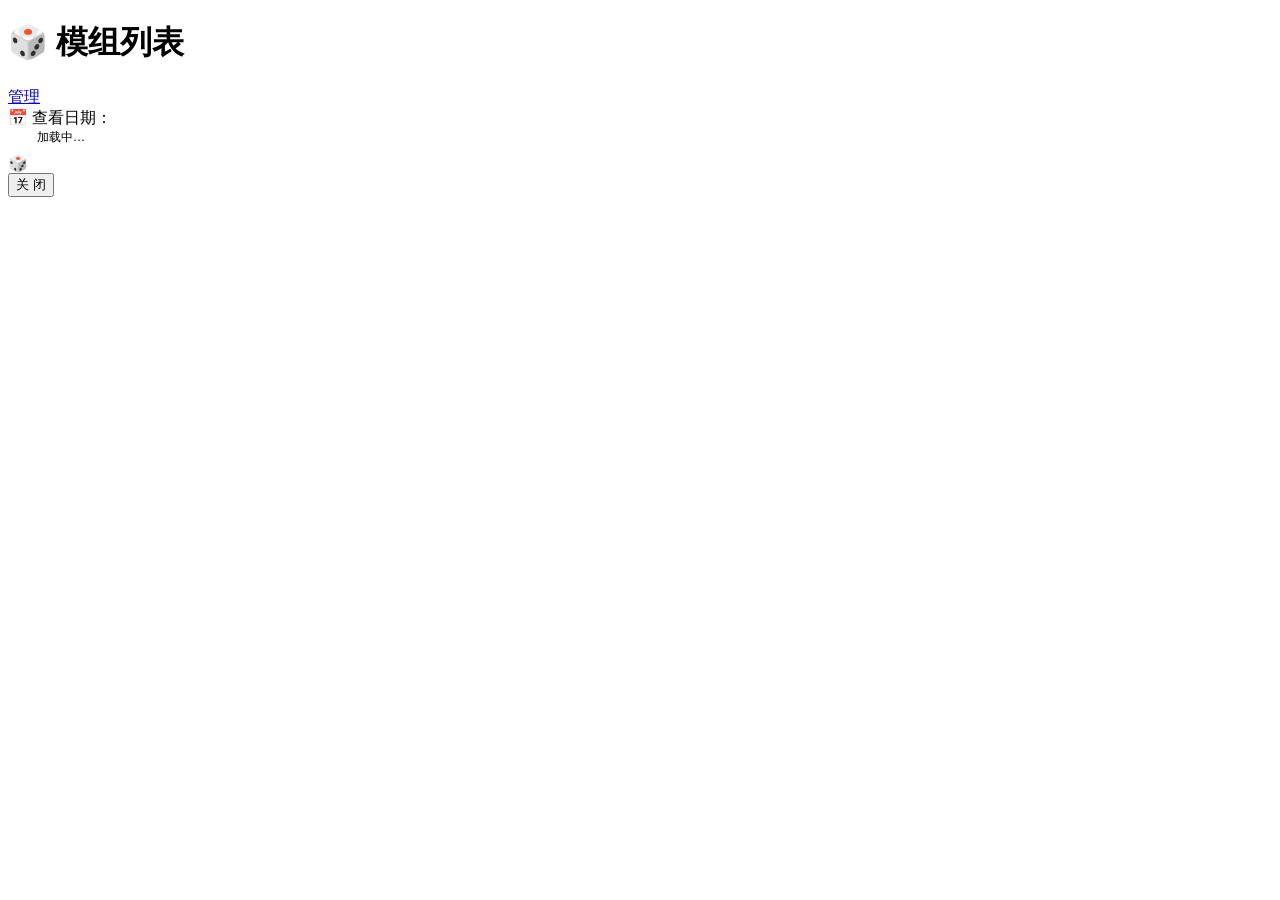
==== index.html @ 28d69a1e "Add index.html" ====
<!DOCTYPE html>
<html lang="zh-CN">
<head>
  <meta charset="UTF-8">
  <meta name="viewport" content="width=device-width, initial-scale=1.0, viewport-fit=cover, user-scalable=no, maximum-scale=1.0">
  <meta name="theme-color" content="#0f0f1a">
  <meta name="apple-mobile-web-app-capable" content="yes">
  <meta name="apple-mobile-web-app-status-bar-style" content="black-translucent">
  <title>今日模组 - 跑团店</title>
  <link rel="manifest" href="manifest.json">
  <link rel="stylesheet" href="style.css">
  <link rel="icon" href="data:image/svg+xml,<svg xmlns='http://www.w3.org/2000/svg' viewBox='0 0 100 100'><text y='.9em' font-size='90'>🎲</text></svg>">
</head>
<body>

  <!-- 顶部栏 -->
  <header class="top-bar">
    <h1>🎲 模组列表</h1>
    <a href="admin.html" class="badge-admin secondary">管理</a>
  </header>

  <!-- 分类筛选 -->
  <div class="category-bar" id="category-bar"></div>

  <!-- 日期选择 -->
  <div class="date-picker-bar" id="date-picker-bar">
    <span class="date-label">📅 查看日期：</span>
  </div>

  <!-- 统计摘要 -->
  <div style="padding:0 16px 8px; display:flex; align-items:center; gap:8px;">
    <div id="stat-today" style="font-size:12px; color:var(--text2); display:flex; align-items:center; gap:5px;">
      <span id="stat-dot" style="display:inline-block; width:8px; height:8px; border-radius:50%; background:var(--green);"></span>
      加载中…
    </div>
    <div style="flex:1; height:1px; background:var(--border);"></div>
  </div>

  <!-- 模组网格 -->
  <div id="module-grid" class="module-grid"></div>

  <div class="safe-bottom"></div>

  <!-- 模组详情弹窗 -->
  <div class="detail-modal" id="detail-modal">
    <div class="detail-card">
      <div class="detail-cover" id="detail-cover">
        <span class="cover-placeholder" id="detail-cover-placeholder">🎲</span>
      </div>
      <div class="detail-body">
        <div class="detail-name" id="detail-name"></div>
        <div class="detail-meta" id="detail-meta"></div>
        <div class="detail-intro" id="detail-intro"></div>
        <div class="detail-unavailable" id="detail-unavailable" style="display:none;"></div>
        <button class="detail-close" onclick="closeDetail()">关 闭</button>
      </div>
    </div>
  </div>

  <!-- Toast -->
  <div class="toast" id="toast"></div>

  <script src="data.js"></script>
  <script src="player.js"></script>
  <script>
    if ('serviceWorker' in navigator) {
      navigator.serviceWorker.register('sw.js');
    }
  </script>
</body>
</html>
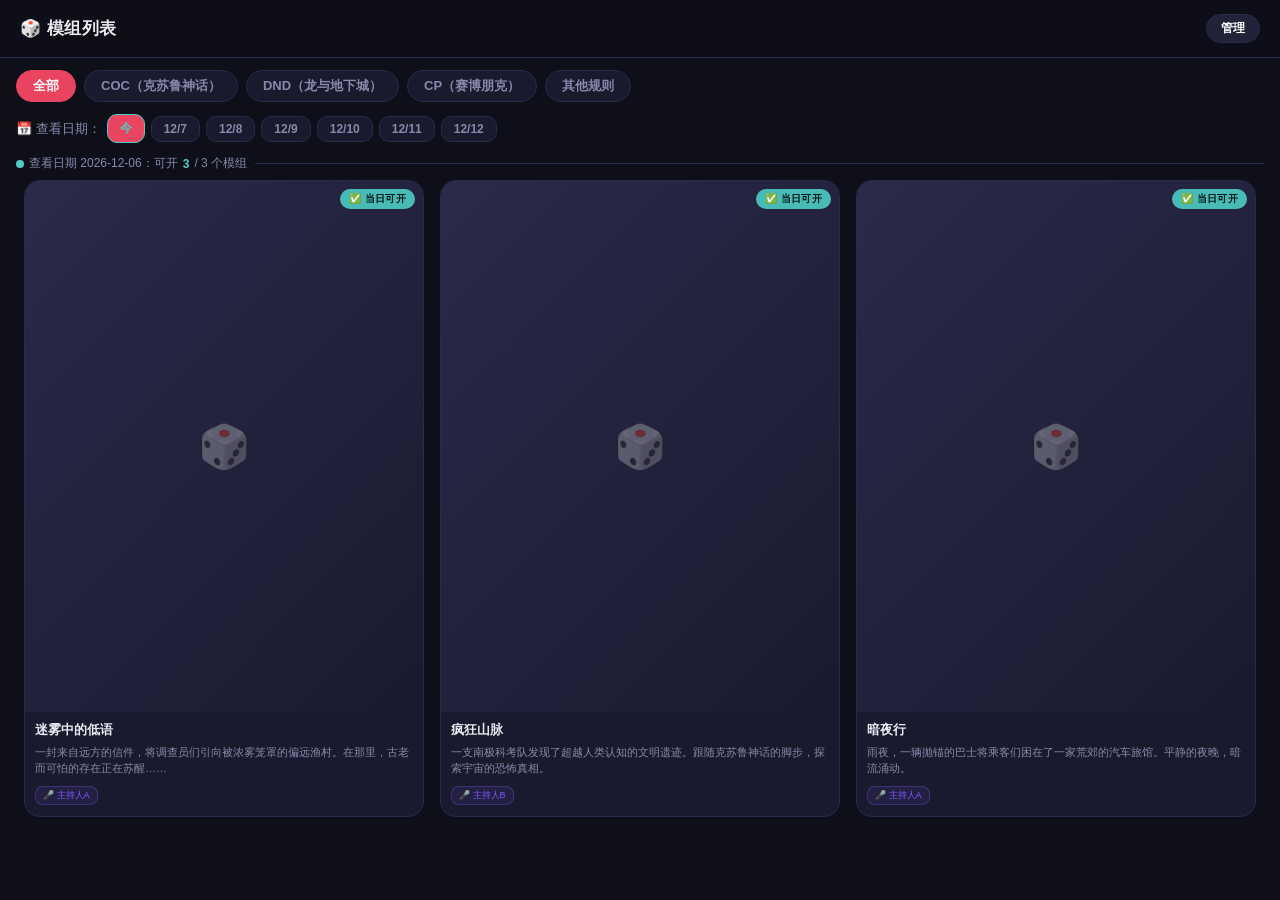
==== commit d50eb4e2: "v3: subcategories + multi-host + announcements + detail scroll" ====
--- a/index.html
+++ b/index.html
@@ -21,6 +21,9 @@
 
   <!-- 分类筛选 -->
   <div class="category-bar" id="category-bar"></div>
+
+  <!-- 小分类筛选（由JS动态生成） -->
+  <div id="subcategory-container"></div>
 
   <!-- 日期选择 -->
   <div class="date-picker-bar" id="date-picker-bar">
--- a/style.css
+++ b/style.css
@@ -0,0 +1,1428 @@
+/* ==================== 全局样式 ==================== */
+*, *::before, *::after {
+  box-sizing: border-box;
+  margin: 0;
+  padding: 0;
+}
+
+:root {
+  --bg: #0f0f1a;
+  --card: #1a1a2e;
+  --card2: #22223a;
+  --accent: #e94560;
+  --accent2: #ff6b81;
+  --text: #e8e8f0;
+  --text2: #8888aa;
+  --unavailable: #555577;
+  --green: #4ecdc4;
+  --yellow: #ffe66d;
+  --border: #2a2a4a;
+  --host-badge: #7c5cfc;
+}
+
+body {
+  background: var(--bg);
+  color: var(--text);
+  font-family: -apple-system, BlinkMacSystemFont, 'PingFang SC', 'Hiragino Sans GB', 'Microsoft YaHei', sans-serif;
+  min-height: 100vh;
+  -webkit-tap-highlight-color: transparent;
+}
+
+/* ==================== 顶部导航 ==================== */
+.top-bar {
+  position: sticky;
+  top: 0;
+  z-index: 100;
+  background: rgba(15, 15, 26, 0.95);
+  backdrop-filter: blur(12px);
+  -webkit-backdrop-filter: blur(12px);
+  padding: 14px 20px;
+  display: flex;
+  align-items: center;
+  justify-content: space-between;
+  border-bottom: 1px solid var(--border);
+}
+
+.top-bar h1 {
+  font-size: 17px;
+  font-weight: 700;
+  color: var(--text);
+  letter-spacing: 0.5px;
+}
+
+.top-bar .badge-admin {
+  font-size: 12px;
+  padding: 5px 14px;
+  background: var(--accent);
+  color: #fff;
+  border-radius: 20px;
+  text-decoration: none;
+  font-weight: 600;
+  transition: all 0.2s;
+  border: none;
+  cursor: pointer;
+  font-family: inherit;
+}
+
+.top-bar .badge-admin.secondary {
+  background: var(--card2);
+  border: 1px solid var(--border);
+}
+
+.top-bar .badge-admin:active {
+  transform: scale(0.95);
+  opacity: 0.8;
+}
+
+/* ==================== 分类筛选栏 ==================== */
+.category-bar {
+  display: flex;
+  gap: 8px;
+  padding: 12px 16px;
+  overflow-x: auto;
+  -webkit-overflow-scrolling: touch;
+  scrollbar-width: none;
+}
+
+.category-bar::-webkit-scrollbar { display: none; }
+
+.cat-chip {
+  flex-shrink: 0;
+  padding: 6px 16px;
+  border-radius: 20px;
+  font-size: 13px;
+  font-weight: 600;
+  background: var(--card);
+  color: var(--text2);
+  border: 1px solid var(--border);
+  cursor: pointer;
+  transition: all 0.2s;
+  white-space: nowrap;
+  font-family: inherit;
+}
+
+.cat-chip.active {
+  background: var(--accent);
+  color: #fff;
+  border-color: var(--accent);
+}
+
+/* ==================== 日期选择器 ==================== */
+.date-picker-bar {
+  display: flex;
+  align-items: center;
+  gap: 6px;
+  padding: 0 16px 12px;
+}
+
+.date-label {
+  font-size: 13px;
+  color: var(--text2);
+  white-space: nowrap;
+}
+
+.date-btn {
+  flex-shrink: 0;
+  padding: 5px 12px;
+  border-radius: 10px;
+  font-size: 12px;
+  font-weight: 600;
+  background: var(--card);
+  color: var(--text2);
+  border: 1px solid var(--border);
+  cursor: pointer;
+  transition: all 0.2s;
+  font-family: inherit;
+}
+
+.date-btn.active {
+  background: var(--accent);
+  color: #fff;
+  border-color: var(--accent);
+}
+
+.date-btn.today {
+  border-color: var(--green);
+  color: var(--green);
+}
+
+/* ==================== 模组网格 ==================== */
+.module-grid {
+  padding: 0 16px 16px;
+  display: grid;
+  grid-template-columns: repeat(2, 1fr);
+  gap: 14px;
+}
+
+.module-card {
+  background: var(--card);
+  border-radius: 16px;
+  overflow: hidden;
+  border: 1px solid var(--border);
+  transition: all 0.25s;
+  display: flex;
+  flex-direction: column;
+  position: relative;
+}
+
+.module-card:active {
+  transform: scale(0.97);
+}
+
+.module-card.unavailable-selected {
+  opacity: 0.5;
+}
+
+/* 封面 3:4 */
+.card-cover {
+  width: 100%;
+  aspect-ratio: 3 / 4;
+  background: linear-gradient(135deg, #2a2a4a 0%, #1a1a2e 100%);
+  display: flex;
+  align-items: center;
+  justify-content: center;
+  overflow: hidden;
+  position: relative;
+}
+
+.card-cover img {
+  width: 100%;
+  height: 100%;
+  object-fit: cover;
+  display: block;
+}
+
+.card-cover .cover-placeholder {
+  font-size: 42px;
+  opacity: 0.3;
+}
+
+/* 状态标签 */
+.status-badge {
+  position: absolute;
+  top: 8px;
+  right: 8px;
+  padding: 3px 9px;
+  border-radius: 16px;
+  font-size: 10px;
+  font-weight: 700;
+  letter-spacing: 0.3px;
+  backdrop-filter: blur(6px);
+}
+
+.status-badge.available {
+  background: rgba(78, 205, 196, 0.9);
+  color: #0a1a18;
+}
+
+.status-badge.unavailable {
+  background: rgba(85, 85, 119, 0.9);
+  color: #ccc;
+}
+
+/* 不可用日期提示 */
+.unavailable-dates {
+  padding: 6px 10px;
+  background: rgba(233, 69, 96, 0.08);
+  border-top: 1px solid rgba(233, 69, 96, 0.15);
+  font-size: 10px;
+  color: var(--accent2);
+  line-height: 1.5;
+}
+
+/* 卡片内容 */
+.card-body {
+  padding: 9px 10px 11px;
+  display: flex;
+  flex-direction: column;
+  gap: 5px;
+  flex: 1;
+}
+
+.card-name {
+  font-size: 13px;
+  font-weight: 700;
+  color: var(--text);
+  line-height: 1.4;
+  display: -webkit-box;
+  -webkit-line-clamp: 2;
+  -webkit-box-orient: vertical;
+  overflow: hidden;
+}
+
+.card-intro {
+  font-size: 11px;
+  color: var(--text2);
+  line-height: 1.5;
+  display: -webkit-box;
+  -webkit-line-clamp: 2;
+  -webkit-box-orient: vertical;
+  overflow: hidden;
+}
+
+.card-tags {
+  display: flex;
+  flex-wrap: wrap;
+  gap: 4px;
+  margin-top: auto;
+  padding-top: 4px;
+}
+
+.tag {
+  font-size: 9px;
+  padding: 2px 7px;
+  background: var(--card2);
+  color: var(--text2);
+  border-radius: 8px;
+  border: 1px solid var(--border);
+}
+
+/* ==================== 空状态 ==================== */
+.empty-state {
+  text-align: center;
+  padding: 50px 20px;
+  color: var(--text2);
+  grid-column: 1 / -1;
+}
+
+.empty-state .icon {
+  font-size: 56px;
+  opacity: 0.3;
+  margin-bottom: 14px;
+}
+
+.empty-state h3 {
+  font-size: 15px;
+  margin-bottom: 8px;
+  color: var(--text);
+}
+
+.empty-state p {
+  font-size: 12px;
+  line-height: 1.7;
+}
+
+/* ==================== 底部安全区 ==================== */
+.safe-bottom {
+  height: max(env(safe-area-inset-bottom), 20px);
+  grid-column: 1 / -1;
+}
+
+/* ==================== 玩家端详情弹窗 ==================== */
+.detail-modal {
+  display: none;
+  position: fixed;
+  inset: 0;
+  z-index: 300;
+  background: rgba(0,0,0,0.75);
+  backdrop-filter: blur(6px);
+  align-items: center;
+  justify-content: center;
+  padding: 20px;
+}
+
+.detail-modal.show {
+  display: flex;
+}
+
+.detail-card {
+  width: 100%;
+  max-width: 400px;
+  max-height: 85vh;
+  overflow-y: auto;
+  background: var(--card);
+  border-radius: 20px;
+  overflow: hidden;
+  border: 1px solid var(--border);
+}
+
+.detail-cover {
+  width: 100%;
+  aspect-ratio: 3 / 4;
+  background: var(--card2);
+  display: flex;
+  align-items: center;
+  justify-content: center;
+  overflow: hidden;
+}
+
+.detail-cover img {
+  width: 100%;
+  height: 100%;
+  object-fit: cover;
+}
+
+.detail-cover .cover-placeholder {
+  font-size: 64px;
+  opacity: 0.3;
+}
+
+.detail-body {
+  padding: 18px;
+}
+
+.detail-name {
+  font-size: 20px;
+  font-weight: 800;
+  color: var(--text);
+  margin-bottom: 10px;
+}
+
+.detail-meta {
+  display: flex;
+  flex-wrap: wrap;
+  gap: 6px;
+  margin-bottom: 14px;
+}
+
+.detail-intro {
+  font-size: 14px;
+  color: var(--text2);
+  line-height: 1.8;
+  margin-bottom: 14px;
+  max-height: 35vh;
+  overflow-y: auto;
+  padding-right: 4px;
+}
+
+.detail-unavailable {
+  background: rgba(233, 69, 96, 0.1);
+  border: 1px solid rgba(233, 69, 96, 0.2);
+  border-radius: 12px;
+  padding: 12px 14px;
+  margin-bottom: 14px;
+}
+
+.detail-unavailable h4 {
+  font-size: 13px;
+  color: var(--accent2);
+  margin-bottom: 6px;
+}
+
+.detail-unavailable .date-tag {
+  display: inline-block;
+  padding: 2px 8px;
+  background: rgba(233, 69, 96, 0.15);
+  color: var(--accent2);
+  border-radius: 6px;
+  font-size: 11px;
+  margin: 2px;
+}
+
+.detail-close {
+  width: 100%;
+  padding: 12px;
+  background: var(--card2);
+  border: 1px solid var(--border);
+  border-radius: 12px;
+  color: var(--text);
+  font-size: 14px;
+  font-weight: 600;
+  cursor: pointer;
+  font-family: inherit;
+}
+
+/* ==================== 管理端样式 ==================== */
+.admin-header {
+  background: linear-gradient(135deg, #1a1a2e 0%, #16213e 100%);
+  padding: 24px 20px 20px;
+  border-bottom: 1px solid var(--border);
+}
+
+.admin-header h1 {
+  font-size: 22px;
+  font-weight: 800;
+  color: var(--text);
+  margin-bottom: 4px;
+}
+
+.admin-header p {
+  font-size: 13px;
+  color: var(--text2);
+}
+
+.admin-section {
+  padding: 16px;
+}
+
+.admin-section-title {
+  font-size: 13px;
+  font-weight: 700;
+  color: var(--text2);
+  text-transform: uppercase;
+  letter-spacing: 1px;
+  margin-bottom: 12px;
+  display: flex;
+  align-items: center;
+  gap: 8px;
+}
+
+/* Tab 切换 */
+.tabs {
+  display: flex;
+  background: var(--card);
+  border-radius: 12px;
+  padding: 4px;
+  margin-bottom: 16px;
+  border: 1px solid var(--border);
+  overflow-x: auto;
+}
+
+.tab {
+  flex: 1;
+  min-width: 0;
+  padding: 9px 4px;
+  text-align: center;
+  border-radius: 9px;
+  font-size: 12px;
+  font-weight: 600;
+  cursor: pointer;
+  color: var(--text2);
+  transition: all 0.2s;
+  border: none;
+  background: transparent;
+  font-family: inherit;
+  white-space: nowrap;
+}
+
+.tab.active {
+  background: var(--accent);
+  color: #fff;
+}
+
+.tab-content {
+  display: none;
+}
+
+.tab-content.active {
+  display: block;
+}
+
+/* 表单 */
+.form-group {
+  margin-bottom: 16px;
+}
+
+.form-label {
+  display: block;
+  font-size: 13px;
+  font-weight: 600;
+  color: var(--text2);
+  margin-bottom: 8px;
+}
+
+.form-input,
+.form-textarea,
+.form-select {
+  width: 100%;
+  background: var(--card);
+  border: 1px solid var(--border);
+  border-radius: 12px;
+  padding: 11px 14px;
+  color: var(--text);
+  font-size: 14px;
+  outline: none;
+  transition: border-color 0.2s;
+  font-family: inherit;
+}
+
+.form-input:focus,
+.form-textarea:focus,
+.form-select:focus {
+  border-color: var(--accent);
+}
+
+.form-textarea {
+  resize: vertical;
+  min-height: 72px;
+  line-height: 1.6;
+}
+
+.form-input::placeholder,
+.form-textarea::placeholder {
+  color: var(--text2);
+  opacity: 0.5;
+}
+
+.form-select {
+  appearance: none;
+  background-image: url("data:image/svg+xml,%3Csvg xmlns='http://www.w3.org/2000/svg' width='12' height='8'%3E%3Cpath d='M1 1l5 5 5-5' stroke='%238888aa' stroke-width='2' fill='none'/%3E%3C/svg%3E");
+  background-repeat: no-repeat;
+  background-position: right 14px center;
+  padding-right: 36px;
+}
+
+/* 图片上传 3:4 预览 */
+.cover-upload {
+  display: flex;
+  flex-direction: column;
+  align-items: center;
+  justify-content: center;
+  gap: 8px;
+  border: 2px dashed var(--border);
+  border-radius: 12px;
+  padding: 20px;
+  cursor: pointer;
+  transition: all 0.2s;
+  text-align: center;
+  aspect-ratio: 3 / 4;
+  max-height: 220px;
+}
+
+.cover-upload:active,
+.cover-upload:hover {
+  border-color: var(--accent);
+  background: rgba(233, 69, 96, 0.05);
+}
+
+.cover-upload .upload-icon {
+  font-size: 32px;
+  opacity: 0.5;
+}
+
+.cover-upload .upload-text {
+  font-size: 13px;
+  color: var(--text2);
+}
+
+.cover-upload .upload-hint {
+  font-size: 11px;
+  color: var(--text2);
+  opacity: 0.6;
+}
+
+.cover-preview {
+  position: relative;
+  border-radius: 12px;
+  overflow: hidden;
+  border: 1px solid var(--border);
+  aspect-ratio: 3 / 4;
+  max-height: 220px;
+}
+
+.cover-preview img {
+  width: 100%;
+  height: 100%;
+  object-fit: cover;
+  display: block;
+}
+
+.cover-preview .remove-cover {
+  position: absolute;
+  top: 8px;
+  right: 8px;
+  width: 28px;
+  height: 28px;
+  background: rgba(0,0,0,0.7);
+  border-radius: 50%;
+  display: flex;
+  align-items: center;
+  justify-content: center;
+  cursor: pointer;
+  font-size: 14px;
+  color: #fff;
+  border: none;
+}
+
+/* 按钮 */
+.btn {
+  display: block;
+  width: 100%;
+  padding: 13px;
+  border-radius: 12px;
+  font-size: 14px;
+  font-weight: 700;
+  border: none;
+  cursor: pointer;
+  transition: all 0.2s;
+  font-family: inherit;
+  text-align: center;
+  text-decoration: none;
+  line-height: 1.4;
+}
+
+.btn:active {
+  transform: scale(0.97);
+}
+
+.btn-primary {
+  background: var(--accent);
+  color: #fff;
+}
+
+.btn-primary:active {
+  background: #d03050;
+}
+
+.btn-secondary {
+  background: var(--card2);
+  color: var(--text);
+  border: 1px solid var(--border);
+}
+
+.btn-ghost {
+  background: transparent;
+  color: var(--text2);
+  font-size: 13px;
+  padding: 8px;
+  width: auto;
+  display: inline;
+}
+
+.btn-danger {
+  background: rgba(233, 69, 96, 0.15);
+  color: var(--accent);
+  border: 1px solid rgba(233, 69, 96, 0.3);
+}
+
+.btn-success {
+  background: var(--green);
+  color: #0a1a18;
+}
+
+.btn-group {
+  display: flex;
+  gap: 10px;
+  margin-top: 10px;
+}
+
+.btn-group .btn {
+  flex: 1;
+}
+
+/* 小按钮 */
+.btn-sm {
+  padding: 7px 14px;
+  font-size: 12px;
+  width: auto;
+  display: inline-block;
+}
+
+/* 日历 */
+.calendar {
+  background: var(--card);
+  border-radius: 14px;
+  padding: 14px;
+  border: 1px solid var(--border);
+  margin-bottom: 12px;
+}
+
+.calendar-header {
+  display: flex;
+  align-items: center;
+  justify-content: space-between;
+  margin-bottom: 12px;
+}
+
+.calendar-header .month-label {
+  font-size: 15px;
+  font-weight: 700;
+  color: var(--text);
+}
+
+.calendar-header button {
+  width: 32px;
+  height: 32px;
+  border-radius: 8px;
+  background: var(--card2);
+  border: 1px solid var(--border);
+  color: var(--text);
+  font-size: 16px;
+  cursor: pointer;
+  display: flex;
+  align-items: center;
+  justify-content: center;
+  font-family: inherit;
+}
+
+.calendar-grid {
+  display: grid;
+  grid-template-columns: repeat(7, 1fr);
+  gap: 4px;
+  text-align: center;
+}
+
+.calendar-grid .day-name {
+  font-size: 10px;
+  color: var(--text2);
+  padding: 4px 0;
+  font-weight: 600;
+}
+
+.calendar-grid .day-cell {
+  aspect-ratio: 1;
+  display: flex;
+  align-items: center;
+  justify-content: center;
+  border-radius: 8px;
+  font-size: 12px;
+  font-weight: 600;
+  cursor: pointer;
+  transition: all 0.15s;
+  color: var(--text);
+  border: 1px solid transparent;
+}
+
+.calendar-grid .day-cell.today {
+  border-color: var(--green);
+  color: var(--green);
+}
+
+.calendar-grid .day-cell.booked {
+  background: rgba(233, 69, 96, 0.2);
+  color: var(--accent2);
+  border-color: rgba(233, 69, 96, 0.3);
+}
+
+.calendar-grid .day-cell.selected {
+  background: var(--accent);
+  color: #fff;
+  border-color: var(--accent);
+}
+
+.calendar-grid .day-cell:active {
+  transform: scale(0.9);
+}
+
+.calendar-grid .day-cell.empty {
+  cursor: default;
+}
+
+.calendar-legend {
+  display: flex;
+  gap: 14px;
+  justify-content: center;
+  margin-top: 10px;
+  font-size: 11px;
+  color: var(--text2);
+}
+
+.calendar-legend span::before {
+  content: '';
+  display: inline-block;
+  width: 10px;
+  height: 10px;
+  border-radius: 3px;
+  margin-right: 4px;
+  vertical-align: middle;
+}
+
+.calendar-legend .legend-today::before { background: var(--green); }
+.calendar-legend .legend-booked::before { background: rgba(233,69,96,0.3); border:1px solid rgba(233,69,96,0.5); }
+.calendar-legend .legend-selected::before { background: var(--accent); }
+
+/* 列表项 */
+.list-item {
+  background: var(--card);
+  border-radius: 14px;
+  padding: 14px;
+  margin-bottom: 10px;
+  border: 1px solid var(--border);
+  display: flex;
+  gap: 12px;
+  align-items: center;
+}
+
+.list-item-thumb {
+  width: 56px;
+  height: 42px;
+  border-radius: 8px;
+  background: var(--card2);
+  overflow: hidden;
+  flex-shrink: 0;
+  display: flex;
+  align-items: center;
+  justify-content: center;
+  font-size: 18px;
+  opacity: 0.4;
+}
+
+.list-item-thumb img {
+  width: 100%;
+  height: 100%;
+  object-fit: cover;
+}
+
+.list-item-info {
+  flex: 1;
+  min-width: 0;
+}
+
+.list-item-name {
+  font-size: 14px;
+  font-weight: 600;
+  color: var(--text);
+  white-space: nowrap;
+  overflow: hidden;
+  text-overflow: ellipsis;
+}
+
+.list-item-meta {
+  font-size: 11px;
+  color: var(--text2);
+  margin-top: 2px;
+}
+
+.list-item-host {
+  display: inline-block;
+  padding: 1px 7px;
+  background: rgba(124, 92, 252, 0.15);
+  color: var(--host-badge);
+  border-radius: 6px;
+  font-size: 10px;
+  margin-left: 4px;
+}
+
+.list-item-actions {
+  display: flex;
+  gap: 6px;
+  flex-shrink: 0;
+}
+
+.icon-btn {
+  width: 32px;
+  height: 32px;
+  border-radius: 8px;
+  background: var(--card2);
+  border: 1px solid var(--border);
+  display: flex;
+  align-items: center;
+  justify-content: center;
+  cursor: pointer;
+  font-size: 14px;
+  color: var(--text2);
+  transition: all 0.2s;
+  font-family: inherit;
+}
+
+.icon-btn:active {
+  transform: scale(0.9);
+}
+
+.icon-btn.danger {
+  color: var(--accent);
+  background: rgba(233, 69, 96, 0.1);
+  border-color: rgba(233, 69, 96, 0.3);
+}
+
+/* 登录界面 */
+.login-screen {
+  min-height: 100vh;
+  display: flex;
+  align-items: center;
+  justify-content: center;
+  padding: 24px;
+}
+
+.login-box {
+  width: 100%;
+  max-width: 360px;
+  background: var(--card);
+  border-radius: 20px;
+  padding: 32px 24px;
+  border: 1px solid var(--border);
+}
+
+.login-box h2 {
+  font-size: 22px;
+  font-weight: 800;
+  text-align: center;
+  margin-bottom: 6px;
+}
+
+.login-box .login-sub {
+  text-align: center;
+  font-size: 13px;
+  color: var(--text2);
+  margin-bottom: 24px;
+}
+
+.login-error {
+  background: rgba(233,69,96,0.1);
+  border: 1px solid rgba(233,69,96,0.3);
+  color: var(--accent2);
+  padding: 8px 12px;
+  border-radius: 10px;
+  font-size: 13px;
+  margin-bottom: 12px;
+  display: none;
+}
+
+/* 管理员列表项 */
+.admin-item {
+  background: var(--card);
+  border-radius: 12px;
+  padding: 12px 14px;
+  margin-bottom: 8px;
+  border: 1px solid var(--border);
+  display: flex;
+  align-items: center;
+  justify-content: space-between;
+}
+
+.admin-item .admin-info {
+  display: flex;
+  align-items: center;
+  gap: 10px;
+}
+
+.admin-item .admin-role {
+  font-size: 10px;
+  padding: 2px 8px;
+  border-radius: 6px;
+  font-weight: 700;
+}
+
+.admin-item .admin-role.super {
+  background: rgba(233,69,96,0.15);
+  color: var(--accent);
+}
+
+.admin-item .admin-role.normal {
+  background: rgba(78,205,196,0.15);
+  color: var(--green);
+}
+
+/* 分类管理标签 */
+.cat-manage-item {
+  background: var(--card);
+  border-radius: 12px;
+  padding: 12px 14px;
+  margin-bottom: 8px;
+  border: 1px solid var(--border);
+  display: flex;
+  align-items: center;
+  justify-content: space-between;
+}
+
+.cat-manage-item .cat-color {
+  width: 12px;
+  height: 12px;
+  border-radius: 4px;
+  margin-right: 10px;
+  flex-shrink: 0;
+}
+
+/* Toast 提示 */
+.toast {
+  position: fixed;
+  bottom: 40px;
+  left: 50%;
+  transform: translateX(-50%) translateY(100px);
+  background: rgba(30, 30, 50, 0.95);
+  color: var(--text);
+  padding: 12px 24px;
+  border-radius: 30px;
+  font-size: 14px;
+  font-weight: 600;
+  z-index: 9999;
+  opacity: 0;
+  transition: all 0.35s cubic-bezier(0.4, 0, 0.2, 1);
+  pointer-events: none;
+  border: 1px solid var(--border);
+  white-space: nowrap;
+  max-width: 90vw;
+  text-align: center;
+}
+
+.toast.show {
+  transform: translateX(-50%) translateY(0);
+  opacity: 1;
+}
+
+/* 确认弹窗 */
+.confirm-overlay {
+  display: none;
+  position: fixed;
+  inset: 0;
+  z-index: 400;
+  background: rgba(0,0,0,0.7);
+  backdrop-filter: blur(4px);
+  align-items: center;
+  justify-content: center;
+  padding: 20px;
+}
+
+.confirm-overlay.show {
+  display: flex;
+}
+
+.confirm-box {
+  width: 100%;
+  max-width: 320px;
+  background: var(--card);
+  border-radius: 18px;
+  padding: 24px;
+  border: 1px solid var(--border);
+  text-align: center;
+}
+
+.confirm-box h3 {
+  font-size: 16px;
+  margin-bottom: 8px;
+}
+
+.confirm-box p {
+  font-size: 13px;
+  color: var(--text2);
+  margin-bottom: 18px;
+  line-height: 1.6;
+}
+
+.confirm-actions {
+  display: flex;
+  gap: 10px;
+}
+
+.confirm-actions .btn {
+  flex: 1;
+  padding: 10px;
+  font-size: 13px;
+}
+
+/* 今日可开选择 */
+.module-select-item {
+  display: flex;
+  align-items: center;
+  gap: 12px;
+  padding: 14px 16px;
+  background: var(--card);
+  border-radius: 14px;
+  margin-bottom: 10px;
+  border: 1px solid var(--border);
+  cursor: pointer;
+  transition: all 0.2s;
+}
+
+.module-select-item:active {
+  transform: scale(0.98);
+}
+
+.module-select-item.selected {
+  border-color: var(--accent);
+  background: rgba(233, 69, 96, 0.08);
+}
+
+.module-select-item .select-thumb {
+  width: 56px;
+  height: 42px;
+  border-radius: 8px;
+  background: var(--card2);
+  overflow: hidden;
+  display: flex;
+  align-items: center;
+  justify-content: center;
+  flex-shrink: 0;
+}
+
+.module-select-item .select-thumb img {
+  width: 100%;
+  height: 100%;
+  object-fit: cover;
+}
+
+.module-select-item .select-info {
+  flex: 1;
+  min-width: 0;
+}
+
+.module-select-item .select-name {
+  font-size: 14px;
+  font-weight: 600;
+  color: var(--text);
+  white-space: nowrap;
+  overflow: hidden;
+  text-overflow: ellipsis;
+}
+
+.module-select-item .select-host {
+  font-size: 11px;
+  color: var(--host-badge);
+  margin-top: 2px;
+}
+
+.module-select-item .check-circle {
+  width: 24px;
+  height: 24px;
+  border-radius: 50%;
+  border: 2px solid var(--border);
+  display: flex;
+  align-items: center;
+  justify-content: center;
+  flex-shrink: 0;
+  transition: all 0.2s;
+  font-size: 14px;
+  color: transparent;
+}
+
+.module-select-item.selected .check-circle {
+  background: var(--accent);
+  border-color: var(--accent);
+  color: #fff;
+}
+
+/* ==================== 响应式 ==================== */
+@media (min-width: 600px) {
+  .module-grid {
+    grid-template-columns: repeat(3, 1fr);
+    gap: 16px;
+    padding: 0 24px 20px;
+  }
+}
+
+/* ==================== 小分类筛选栏 ==================== */
+.subcategory-bar {
+  display: flex;
+  gap: 8px;
+  padding: 0 16px 10px;
+  overflow-x: auto;
+  -webkit-overflow-scrolling: touch;
+  scrollbar-width: none;
+}
+.subcategory-bar::-webkit-scrollbar { display: none; }
+.sub-cat-chip {
+  flex-shrink: 0;
+  padding: 5px 14px;
+  border-radius: 16px;
+  font-size: 12px;
+  font-weight: 600;
+  background: var(--card2);
+  color: var(--text2);
+  border: 1px solid var(--border);
+  cursor: pointer;
+  transition: all 0.2s;
+  white-space: nowrap;
+  font-family: inherit;
+}
+.sub-cat-chip.active {
+  background: var(--host-badge);
+  color: #fff;
+  border-color: var(--host-badge);
+}
+
+/* ==================== 主持人显示 ==================== */
+.detail-hosts {
+  display: flex;
+  flex-wrap: wrap;
+  gap: 5px;
+  margin-bottom: 12px;
+}
+.host-badge-pill {
+  display: inline-flex;
+  align-items: center;
+  gap: 4px;
+  padding: 3px 10px;
+  background: rgba(124, 92, 252, 0.15);
+  color: var(--host-badge);
+  border-radius: 20px;
+  font-size: 11px;
+  font-weight: 600;
+}
+
+/* ==================== 多主持人选择器 ==================== */
+.host-check-list {
+  display: flex;
+  flex-direction: column;
+  gap: 8px;
+  margin-top: 4px;
+}
+.host-check-item {
+  display: flex;
+  align-items: center;
+  gap: 10px;
+  padding: 10px 14px;
+  background: var(--card2);
+  border-radius: 10px;
+  border: 1px solid var(--border);
+  cursor: pointer;
+  transition: all 0.15s;
+}
+.host-check-item.selected {
+  border-color: var(--host-badge);
+  background: rgba(124, 92, 252, 0.1);
+}
+.host-check-item input[type="checkbox"] {
+  width: 18px;
+  height: 18px;
+  accent-color: var(--host-badge);
+  cursor: pointer;
+}
+.host-check-label {
+  font-size: 14px;
+  color: var(--text);
+  font-weight: 600;
+  flex: 1;
+}
+.host-check-hint {
+  font-size: 11px;
+  color: var(--text2);
+  margin-top: 4px;
+}
+
+/* ==================== 公告弹窗 ==================== */
+.announcement-overlay {
+  display: none;
+  position: fixed;
+  inset: 0;
+  z-index: 500;
+  background: rgba(0,0,0,0.8);
+  backdrop-filter: blur(8px);
+  align-items: center;
+  justify-content: center;
+  padding: 20px;
+}
+.announcement-overlay.show { display: flex; }
+.announcement-card {
+  width: 100%;
+  max-width: 380px;
+  background: var(--card);
+  border-radius: 20px;
+  border: 1px solid var(--border);
+  overflow: hidden;
+}
+.announcement-header {
+  background: linear-gradient(135deg, #e94560, #ff6b81);
+  padding: 16px 20px;
+  display: flex;
+  align-items: center;
+  gap: 8px;
+}
+.announcement-header h3 {
+  font-size: 16px;
+  font-weight: 800;
+  color: #fff;
+}
+.announcement-body {
+  padding: 20px;
+  max-height: 50vh;
+  overflow-y: auto;
+}
+.announcement-item {
+  background: var(--card2);
+  border-radius: 12px;
+  padding: 14px 16px;
+  margin-bottom: 10px;
+  border: 1px solid var(--border);
+  font-size: 14px;
+  color: var(--text);
+  line-height: 1.7;
+  white-space: pre-wrap;
+}
+.announcement-footer {
+  padding: 0 20px 20px;
+  display: flex;
+  gap: 10px;
+  flex-wrap: wrap;
+}
+.announcement-footer .btn {
+  flex: 1;
+  min-width: 80px;
+}
+
+/* ==================== 分类管理：小分类入口 ==================== */
+.cat-with-sub {
+  background: var(--card);
+  border-radius: 12px;
+  border: 1px solid var(--border);
+  margin-bottom: 8px;
+  overflow: hidden;
+}
+.cat-with-sub-header {
+  display: flex;
+  align-items: center;
+  justify-content: space-between;
+  padding: 12px 14px;
+  cursor: pointer;
+}
+.cat-with-sub-header-left {
+  display: flex;
+  align-items: center;
+  gap: 8px;
+}
+.cat-with-sub-name {
+  font-size: 14px;
+  font-weight: 600;
+  color: var(--text);
+}
+.cat-with-sub-count {
+  font-size: 11px;
+  color: var(--text2);
+  background: var(--card2);
+  padding: 2px 8px;
+  border-radius: 8px;
+}
+.cat-with-sub-body {
+  display: none;
+  padding: 0 14px 12px;
+}
+.cat-with-sub-body.open { display: block; }
+.subcat-item {
+  display: flex;
+  align-items: center;
+  justify-content: space-between;
+  padding: 8px 0;
+  border-bottom: 1px solid var(--border);
+}
+.subcat-item:last-child { border-bottom: none; }
+.subcat-item-name {
+  font-size: 13px;
+  color: var(--text);
+}
+.subcat-add-row {
+  display: flex;
+  gap: 8px;
+  margin-top: 10px;
+}
+
+/* ==================== 公告管理列表 ==================== */
+.ann-item {
+  background: var(--card);
+  border-radius: 12px;
+  border: 1px solid var(--border);
+  margin-bottom: 10px;
+  overflow: hidden;
+}
+.ann-item-header {
+  display: flex;
+  align-items: center;
+  justify-content: space-between;
+  padding: 12px 14px;
+}
+.ann-toggle {
+  width: 40px;
+  height: 22px;
+  border-radius: 11px;
+  background: var(--card2);
+  border: 1px solid var(--border);
+  position: relative;
+  cursor: pointer;
+  transition: all 0.2s;
+  flex-shrink: 0;
+}
+.ann-toggle.on {
+  background: var(--green);
+  border-color: var(--green);
+}
+.ann-toggle::after {
+  content: '';
+  position: absolute;
+  top: 2px;
+  left: 2px;
+  width: 16px;
+  height: 16px;
+  border-radius: 50%;
+  background: #fff;
+  transition: all 0.2s;
+}
+.ann-toggle.on::after {
+  left: 20px;
+}
+.ann-item-text {
+  padding: 0 14px 12px;
+  font-size: 13px;
+  color: var(--text2);
+  line-height: 1.6;
+  white-space: pre-wrap;
+  max-height: 120px;
+  overflow-y: auto;
+}
